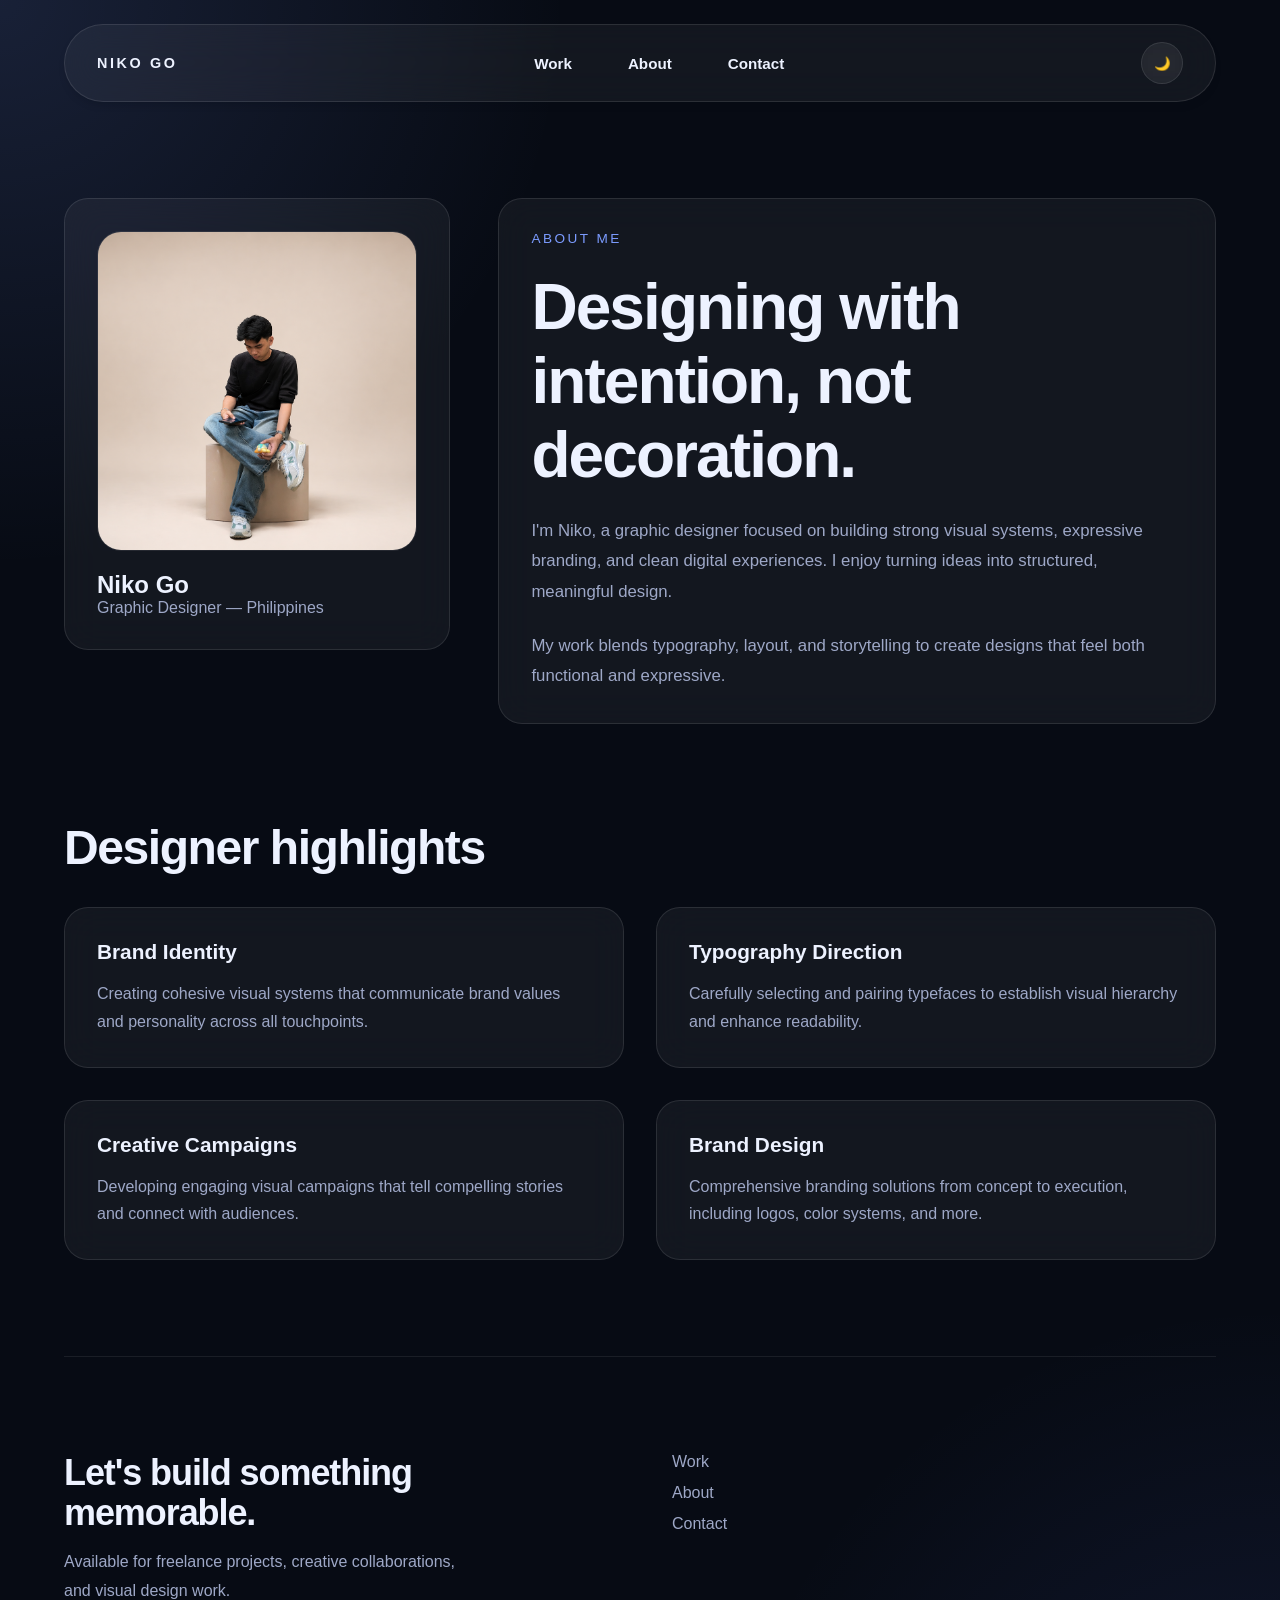
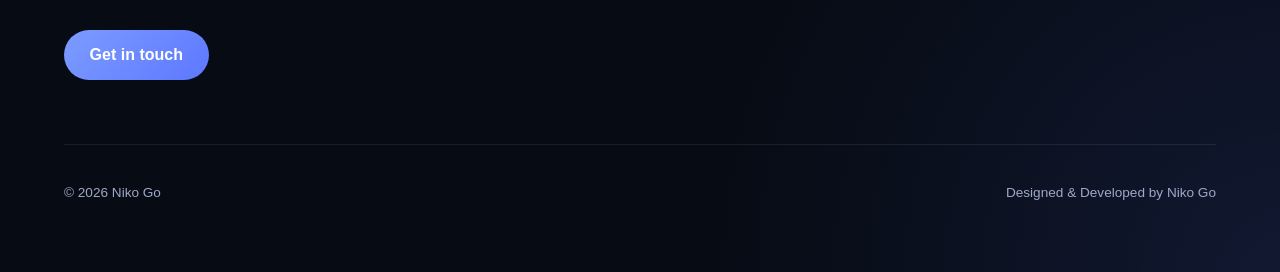
==== about.html @ 489a45a1 "separate pages" ====
<!DOCTYPE html>
<html lang="en" data-theme="dark">

<head>
  <meta charset="UTF-8" />
  <meta name="viewport" content="width=device-width, initial-scale=1.0" />

  <title>About - Niko Go — Graphic Design Portfolio</title>

  <link rel="preconnect" href="https://fonts.googleapis.com">
  <link rel="preconnect" href="https://fonts.gstatic.com" crossorigin>

  <link href="https://fonts.googleapis.com/css2?family=Inter:wght@400;500;600;700;800&display=swap" rel="stylesheet">
  <link rel="stylesheet" href="styles.css" />

</head>

<body class="page-transition-in">

  <main class="page">

    <!-- NAV -->

    <header class="topnav">

      <a href="index.html" class="brand">Niko Go</a>

      <button class="menu-toggle" id="menuToggle">
        ☰
      </button>

      <nav class="menu" id="menu">
        <a href="projects.html">Work</a>
        <a href="about.html" class="active">About</a>
        <a href="#contact">Contact</a>
      </nav>

      <button class="theme-toggle" id="themeToggle">
        🌙
      </button>

    </header>

    <!-- ABOUT SECTION -->

    <section class="about-section">

      <div class="about-grid">

        <aside class="about-panel card">

          <img src="IMGs/BG.png" alt="Niko Go" class="about-img" />

          <div class="about-meta">
            <h3>Niko Go</h3>
            <p>Graphic Designer — Philippines</p>
          </div>

        </aside>

        <div class="about-copy card">

          <span class="eyebrow">About me</span>

          <h2>Designing with intention, not decoration.</h2>

          <p class="lead">
            I'm Niko, a graphic designer focused on building strong visual systems,
            expressive branding, and clean digital experiences.
            I enjoy turning ideas into structured, meaningful design.
          </p>

          <p class="lead">
            My work blends typography, layout, and storytelling to create designs
            that feel both functional and expressive.
          </p>

        </div>

      </div>

      <section class="studio-section">

        <h2>Designer highlights</h2>

        <div class="studio-grid">

          <div class="studio-card">
            <h3>Brand Identity</h3>
            <p>Creating cohesive visual systems that communicate brand values and personality across all touchpoints.</p>
          </div>

          <div class="studio-card">
            <h3>Typography Direction</h3>
            <p>Carefully selecting and pairing typefaces to establish visual hierarchy and enhance readability.</p>
          </div>

          <div class="studio-card">
            <h3>Creative Campaigns</h3>
            <p>Developing engaging visual campaigns that tell compelling stories and connect with audiences.</p>
          </div>

          <div class="studio-card">
            <h3>Brand Design</h3>
            <p>Comprehensive branding solutions from concept to execution, including logos, color systems, and more.</p>
          </div>

        </div>

      </section>

    </section>

    <!-- FOOTER -->

    <footer id="contact">

      <div class="footer-content">

        <section class="footer-section">

          <h3>
            Let's build something memorable.
          </h3>

          <p>
            Available for freelance projects,
            creative collaborations, and visual design work.
          </p>

          <a href="mailto:designernikogo@gmail.com" class="btn primary">
            Get in touch
          </a>

        </section>

        <section class="footer-section">

          <ul class="footer-links">
            <li><a href="projects.html">Work</a></li>
            <li><a href="about.html">About</a></li>
            <li><a href="#contact">Contact</a></li>
          </ul>

        </section>

      </div>

      <div class="footer-bottom">
        <p>© 2026 Niko Go</p>
        <p>Designed & Developed by Niko Go</p>
      </div>

    </footer>

  </main>

  <script src="script.js"></script>

</body>

</html>
---- styles.css ----
:root {
    --bg: #070b14;

    --surface: rgba(255, 255, 255, 0.04);

    --card-bg: rgba(255, 255, 255, 0.05);
    --card-border: rgba(255, 255, 255, 0.1);
    --card-blur: blur(18px);

    --border: rgba(255, 255, 255, 0.08);

    --text: #edf2ff;
    --muted: #9ea8c7;

    --accent: #7c9cff;
    --accent-2: #5d78ff;

    --container: 1200px;
}

/* =========================
   LIGHT THEME
========================= */

[data-theme="light"] {
    --bg: linear-gradient(135deg, #e9e9e9, #eeeeee);

    --surface: rgba(0, 0, 0, 0.03);

    --card-bg: rgba(216, 216, 196, 0.36);
    --card-border: rgba(0, 0, 0, 0.175);
    --card-border-2: rgba(74, 56, 11, 0.489);
    --card-blur: blur(12px);

    --border: rgba(21, 21, 21, 0.08);

    --text: #111827;
    --muted: #787769;

    --accent: #ae9f1e;
    --accent-2: #c7be71;
}

* {
    margin: 0;
    padding: 0;
    box-sizing: border-box;
}

html {
    scroll-behavior: smooth;
}

body {
    font-family: "Helvetica", sans-serif;

    background:
        radial-gradient(circle at top left,
            rgba(124, 156, 255, 0.15),
            transparent 25%),
        radial-gradient(circle at bottom right,
            rgba(93, 120, 255, 0.12),
            transparent 25%),
        var(--bg);

    color: var(--text);

    min-height: 100vh;
    overflow-x: hidden;

    transition:
        background 0.4s ease,
        color 0.4s ease;
}

/* LIGHT MODE BACKGROUND */

[data-theme="light"] body {
    background:
        radial-gradient(circle at top left,
            rgba(249, 220, 105, 0.185),
            transparent 25%),
        radial-gradient(circle at bottom right,
            rgba(252, 213, 22, 0.137),
            transparent 25%),
        var(--bg);
}

a {
    text-decoration: none;
    color: inherit;
}

.page {
    width: min(var(--container), 100%);
    margin: 0 auto;

    padding: 1.5rem;

    display: grid;
    grid-template-columns: 1fr;
    gap: 6rem;
}

#home {
    scroll-margin-top: 30vh;
}

/* =========================
   NAVBAR
========================= */

.topnav {
    display: flex;
    justify-content: space-between;
    align-items: center;
    gap: 1rem;

    position: sticky;
    top: 1rem;
    z-index: 100;

    padding: 1rem 2rem;

    background: var(--card-bg);
    border: 1px solid var(--card-border);
    backdrop-filter: var(--card-blur);

    border-radius: 999px;

    transition: 0.4s ease;

    box-shadow: #070b145a 0px 5px 10px -5px;
}

.brand {
    font-size: 0.9rem;
    font-weight: 700;

    letter-spacing: 0.18em;
    text-transform: uppercase;
}

.menu {
    display: flex;
    gap: 1.5rem;
}

.menu a {
    position: relative;

    padding: 0.85rem 1rem;

    border-radius: 999px;

    font-size: 0.95rem;
    font-weight: 600;

    transition: 0.3s ease;
}

.menu a::after {
    content: "";

    position: absolute;

    left: 1rem;
    bottom: 0.45rem;

    width: 0%;
    height: 2px;

    background: var(--accent);

    transition: width 0.3s ease;
}

.menu a:hover::after {
    width: calc(100% - 2rem);
}

.theme-toggle,
.menu-toggle {
    width: 42px;
    height: 42px;

    border-radius: 50%;

    border: 1px solid var(--card-border);

    background: var(--card-bg);

    backdrop-filter: var(--card-blur);

    color: var(--text);

    cursor: pointer;

    display: flex;
    align-items: center;
    justify-content: center;

    transition: 0.3s ease;
}

.theme-toggle:hover,
.menu-toggle:hover {
    transform: scale(1.07) rotate(-25deg);
}


.menu-toggle {
    display: none;
}

/* =========================
   HERO
========================= */

.hero-grid {
    display: grid;
    grid-template-columns: 1.4fr 0.8fr;
    gap: 4rem;

    align-items: center;

    min-height: 82vh;
}

.hero-copy {
    position: relative;

    padding-left: 2rem;

    display: grid;
    gap: 2rem;
}

.hero-copy::before {
    content: "";

    position: absolute;

    left: 0;
    top: 0.5rem;

    width: 2px;
    height: 130px;

    background:
        linear-gradient(to bottom,
            var(--accent),
            transparent);
}

.eyebrow {
    font-size: 0.85rem;

    text-transform: uppercase;
    letter-spacing: 0.18em;

    color: var(--accent);
}

h1 {
    font-size: clamp(4rem, 8vw, 7rem);

    line-height: 0.92;

    letter-spacing: -0.05em;

    font-weight: 800;

    max-width: 10ch;
}

.lead {
    max-width: 42rem;

    color: var(--muted);

    font-size: 1.05rem;
    line-height: 1.8;
}

.actions {
    display: flex;
    gap: 1rem;
    flex-wrap: wrap;
}

.btn {
    padding: 1rem 1.6rem;

    border-radius: 999px;

    font-weight: 600;

    transition: 0.35s ease;
}

.btn.primary {
    background:
        linear-gradient(135deg,
            var(--accent),
            var(--accent-2));

    color: white;
}

.btn.secondary {
    background: var(--card-bg);

    border: 1px solid var(--card-border);

    backdrop-filter: var(--card-blur);
}

.btn:hover {
    transform: translateY(-3px) scale(1.05);
}

/* =========================
   STATS
========================= */

.stats {
    display: grid;
    grid-template-columns: repeat(3, 1fr);
    gap: 1rem;
}

.stat {
    background: var(--card-bg);

    border: 1px solid var(--card-border);

    backdrop-filter: var(--card-blur);

    padding: 1.4rem;

    border-radius: 24px;

    opacity: 0;
    transform: translateY(30px);

    transition:
        opacity 0.7s ease,
        transform 0.7s ease;
}

.stat.show {
    opacity: 1;
    transform: translateY(0);
}

.stat strong {
    display: block;

    font-size: 1.6rem;

    margin-bottom: 0.4rem;
}

/* =========================
   HERO PANEL
========================= */

.hero-panel {
    background: var(--card-bg);

    border: 1px solid var(--card-border);

    backdrop-filter: var(--card-blur);

    border-radius: 32px;

    padding: 2rem;

    display: grid;
    gap: 2rem;

    opacity: 0;
    transform: translateY(30px) rotate(5deg);

    transition:
        opacity 0.7s ease,
        transform 0.7s ease;
}

.hero-panel.show {
    opacity: 1;
    transform: translateY(0) rotate(0deg);
}

.skill-list {
    list-style: none;
    gap: 1rem;
}

.skill-list li {
    padding-bottom: 1rem;

    border-bottom: 1px solid var(--border);
}

.panel-footer {
    display: flex;
    flex-wrap: wrap;
    gap: 1rem;
}

.tag {
    padding: 0.6rem 0.9rem;

    border-radius: 999px;

    background: var(--accent);

    color: var(--text);

    font-size: 0.85rem;
}

/* =========================
   QUOTE
========================= */

.quote-block {
    padding: 2rem 0;
    opacity: 0;
    transform: translateY(30px) rotate(5deg);
    text-align: center;

    transition:
        opacity 0.7s ease,
        transform 0.7s ease;

}

.quote-block.show {
    opacity: 1;
    transform: translateY(0) rotate(0deg);
}

.quote-block p {
    max-width: 18ch;

    margin: 0 auto;

    font-size: clamp(1.8rem, 4vw, 3rem);

    line-height: 1.15;

    color: rgba(255, 255, 255, 0.75);
}

[data-theme="light"] .quote-block p {
    color: rgba(17, 24, 39, 0.7);
}

/* =========================
   ABOUT SECTION
========================= */

.about-grid {
    display: grid;
    grid-template-columns: 0.7fr 1.3fr;
    gap: 3rem;
    align-items: start;
}

#about {
    scroll-margin-top: 30vh;
}

.about-img {
    width: 100%;
    height: 320px;

    object-fit: cover;

    border-radius: 24px;

    border: 1px solid var(--border);
}

.about-copy {
    display: flex;
    flex-direction: column;
    gap: 1.5rem;
}

.about-copy h2 {
    font-size: clamp(2rem, 6vw, 4rem);
    letter-spacing: -0.03em;
}

.about-meta {
    margin-top: 1rem;
}

.about-meta h3 {
    margin: 0;
    font-size: 1.5rem;
}

.about-meta p {
    color: var(--muted);
}

/* =========================
   PROJECTS
========================= */

.projects {
    display: grid;
    gap: 2rem;
}

#projects {
    scroll-margin-top: 30vh;
}

.section-heading {
    display: flex;
    justify-content: space-between;
    align-items: end;
    gap: 1rem;
}

.section-heading h2 {
    font-size: clamp(2rem, 4vw, 3rem);

    letter-spacing: -0.03em;
}

.section-heading span {
    color: var(--muted);
}

.project-list {
    display: grid;
    grid-template-columns: repeat(3, 1fr);
    gap: 1.5rem;
}

.project-card {
    background: var(--card-bg);

    border: 1px solid var(--card-border);

    backdrop-filter: var(--card-blur);

    border-radius: 28px;

    min-height: 320px;
    padding: 2rem;

    display: flex;
    flex-direction: column;
    justify-content: space-between;

    transition:
        transform 0.4s ease,
        border-color 0.4s ease;

    opacity: 0;
    transform: translateY(30px);

    cursor: pointer;
}

.project-card.show {
    opacity: 1;
    transform: translateY(0);
}

.project-card:hover {
    transform: translateY(-8px);
    box-shadow: #070b145a 0px 20px 40px -10px;
    border-color: var(--card-border-2);
}

.project-number {
    font-size: 0.8rem;

    letter-spacing: 0.2em;

    color: var(--accent);
}

.project-card h3 {
    font-size: 1.5rem;

    margin: 1rem 0;
}

.project-card p {
    color: var(--muted);

    line-height: 1.7;
}

.project-tags {
    display: flex;
    flex-wrap: wrap;
    gap: 0.75rem;

    margin-top: 2rem;
}

.project-tags span {
    padding: 0.5rem 0.8rem;

    border-radius: 999px;

    background: rgba(124, 156, 255, 0.1);

    color: var(--accent);

    font-size: 0.8rem;
}

/* =========================
   FOOTER
========================= */

footer {
    border-top: 1px solid var(--border);

    padding: 6rem 0 3rem;

    display: grid;
    gap: 4rem;
}

/* =========================
   MAIN FOOTER GRID
========================= */

.footer-content {
    display: flex;
    justify-content: space-between;
    align-items: flex-start;

    gap: 4rem;

    flex-wrap: wrap;
}

/* =========================
   FOOTER SECTIONS
========================= */

.footer-section {
    flex: 1;
    min-width: 260px;

    display: grid;
    gap: 1rem;
}

.footer-section h3 {
    font-size: 2.25rem;
    line-height: 1.1;
    letter-spacing: -0.03em;

    margin: 0;
}

.footer-section h4 {
    font-size: 0.85rem;
    letter-spacing: 0.18em;
    text-transform: uppercase;

    color: var(--muted);
}

/* Paragraph styling */

.footer-section p {
    color: var(--muted);

    line-height: 1.8;
    font-size: 1rem;

    max-width: 45ch;
}

/* =========================
   FOOTER LINKS
========================= */

.footer-links {
    display: grid;
    gap: 0.8rem;
    justify-content: flex-start;
    list-style: none;
    padding: 0;
}

.footer-links a {
    color: var(--muted);

    position: relative;

    transition: color 0.3s ease;
}

.footer-links a::after {
    content: "";
    position: absolute;

    left: 0;
    bottom: -4px;

    width: 0%;
    height: 1px;

    background: var(--accent);

    transition: width 0.3s ease;
}

.footer-links a:hover {
    color: var(--text);
}

.footer-links a:hover::after {
    width: 100%;
}

/* =========================
   CTA BUTTON AREA (if present)
========================= */

.footer-section .btn {
    width: fit-content;
    margin-top: 0.5rem;
}

/* =========================
   BOTTOM FOOTER
========================= */

.footer-bottom {
    display: flex;
    justify-content: space-between;
    align-items: center;

    flex-wrap: wrap;
    gap: 2rem;

    padding-top: 2.5rem;

    border-top: 1px solid var(--border);

    color: var(--muted);

    font-size: 0.85rem;
}

/* =========================
   MODAL
========================= */

.modal {
    position: fixed;
    inset: 0;

    background: rgba(0, 0, 0, 0.855);

    display: none;
    align-items: center;
    justify-content: center;

    padding: 2rem;

    z-index: 999;
}

.modal.show {
    display: flex;
}

.modal-content {
    background: var(--card-bg);

    border: 1px solid var(--card-border);

    backdrop-filter: var(--card-blur);

    padding: 2rem;

    border-radius: 24px;

    max-width: 600px;
    width: 100%;
}

.close {
    background: none;
    border: none;

    color: var(--text);

    font-size: 1.5rem;

    cursor: pointer;

    float: right;
}

/* =========================
   MODAL HEADER
========================= */

.modal-header {
    margin-bottom: 2rem;
    color: white;
}

.modal-header h2 {
    margin: 0 0 0.5rem;
}

.modal-header p {
    color: white;
    line-height: 1.6;
}

/* =========================
   IMAGE GRID INSIDE MODAL
========================= */

.modal-grid {
    display: grid;
    grid-template-columns: repeat(2, 1fr);
    gap: 1rem;
}

.modal-item {
    border-radius: 16px;
    overflow: hidden;

    border: 1px solid var(--border);

    transition: transform 0.3s ease;
}

.modal-item img {
    width: 100%;
    height: 220px;

    object-fit: cover;

    display: block;
}

.modal-item:hover {
    transform: scale(1.02);
}

/* =========================
   LIGHTBOX
========================= */

.lightbox {
    position: fixed;
    inset: 0;

    background: rgba(0, 0, 0, 0.85);

    display: none;
    align-items: center;
    justify-content: center;

    z-index: 9999;

    padding: 2rem;
}

.lightbox.show {
    display: flex;
}

.lightbox img {
    max-width: 90%;
    max-height: 90%;

    border-radius: 12px;

    box-shadow: 0 20px 60px rgba(0, 0, 0, 0.6);
}

.lightbox-close {
    position: absolute;

    top: 20px;
    right: 30px;

    font-size: 2rem;

    color: white;

    cursor: pointer;

    user-select: none;
}

/* =========================
   PAGE TRANSITIONS
========================= */

@keyframes fadeIn {
    from {
        opacity: 0;
        transform: translateY(20px);
    }
    to {
        opacity: 1;
        transform: translateY(0);
    }
}

@keyframes fadeOut {
    from {
        opacity: 1;
        transform: translateY(0);
    }
    to {
        opacity: 0;
        transform: translateY(20px);
    }
}

body.page-transition-in {
    animation: fadeIn 0.5s ease-out;
}

body.page-transition-out {
    animation: fadeOut 0.5s ease-in forwards;
}

/* =========================
   ABOUT SECTION PAGE
========================= */

.about-section {
    display: grid;
    gap: 6rem;
}

.studio-section {
    display: grid;
    gap: 2rem;
}

.studio-section h2 {
    font-size: clamp(2rem, 4vw, 3rem);
    letter-spacing: -0.03em;
}

.studio-grid {
    display: grid;
    grid-template-columns: repeat(2, 1fr);
    gap: 2rem;
}

.studio-card {
    background: var(--card-bg);
    border: 1px solid var(--card-border);
    backdrop-filter: var(--card-blur);
    border-radius: 24px;
    padding: 2rem;
    display: grid;
    gap: 1rem;
}

.studio-card h3 {
    font-size: 1.3rem;
    margin: 0;
}

.studio-card p {
    color: var(--muted);
    line-height: 1.7;
    margin: 0;
}

/* =========================
   PROJECTS FULL PAGE
========================= */

.projects-hero {
    margin: 4rem 0 3rem;
}

.projects-hero h1 {
    font-size: clamp(3rem, 6vw, 4.5rem);
    letter-spacing: -0.05em;
    font-weight: 800;
    margin-bottom: 1rem;
}

.projects-full {
    display: grid;
    gap: 3rem;
}

.projects-grid {
    display: grid;
    grid-template-columns: 1fr;
    gap: 4rem;
}

.project-detail-card {
    display: grid;
    grid-template-columns: 1.2fr 1fr;
    gap: 3rem;
    align-items: start;

    background: var(--card-bg);
    border: 1px solid var(--card-border);
    backdrop-filter: var(--card-blur);
    border-radius: 24px;
    overflow: hidden;

    transition:
        transform 0.4s ease,
        border-color 0.4s ease;

    animation: fadeIn 0.6s ease-out;
}

.project-detail-card:hover {
    transform: translateY(-4px);
    border-color: var(--card-border-2);
}

.project-detail-image {
    overflow: hidden;
    border-radius: 24px;
    height: 100%;
}

.project-detail-image img {
    width: 100%;
    height: 100%;
    object-fit: cover;
    transition: transform 0.4s ease;
}

.project-detail-card:hover .project-detail-image img {
    transform: scale(1.05);
}

.project-detail-content {
    padding: 2rem;
    display: grid;
    gap: 1.5rem;
}

.project-detail-content h2 {
    font-size: 2rem;
    margin: 0;
    letter-spacing: -0.02em;
}

.project-detail-content .project-number {
    font-size: 0.8rem;
    letter-spacing: 0.2em;
    color: var(--accent);
    text-transform: uppercase;
}

.project-detail-content .project-tags {
    display: flex;
    flex-wrap: wrap;
    gap: 0.75rem;
}

.project-detail-content .project-tags span {
    padding: 0.5rem 0.8rem;
    border-radius: 999px;
    background: rgba(124, 156, 255, 0.1);
    color: var(--accent);
    font-size: 0.8rem;
}

.view-gallery {
    width: fit-content;
}

/* =========================
   CARD STYLE
========================= */

.card {
    background: var(--card-bg);
    border: 1px solid var(--card-border);
    backdrop-filter: var(--card-blur);
    border-radius: 24px;
    padding: 2rem;
}

/* =========================
   RESPONSIVE
========================= */

@media (max-width: 900px) {

    .hero-grid {
        grid-template-columns: 1fr;

        gap: 3rem;

        min-height: auto;
    }

    .project-list {
        grid-template-columns: repeat(2, 1fr);
    }

    .project-detail-card {
        grid-template-columns: 1fr;
    }

    .project-detail-image {
        height: 300px;
    }

    .studio-grid {
        grid-template-columns: 1fr;
    }
}

@media (max-width: 768px) {

    .about-grid {
        display: flex;
        flex-direction: column;
        gap: 3rem;
        align-items: start;
    }

    .hero-copy::before {
        display: none;
    }

    .hero-copy {
        padding-left: 0;
    }

    .menu-toggle {
        display: flex;
    }

    .menu {
        display: none;

        width: 100%;

        flex-direction: column;

        padding-top: 1rem;
    }

    .menu.open {
        display: flex;
    }

    .menu a {
        width: 100%;
    }

    h1 {
        font-size: clamp(3rem, 12vw, 5rem);
    }

    .stats {
        grid-template-columns: 1fr;
    }

    .project-list {
        grid-template-columns: 1fr;
    }

    .actions {
        flex-direction: column;
    }

    .section-heading {
        flex-direction: column;
        align-items: flex-start;
    }

    .footer-content,
    .footer-bottom {
        flex-direction: column;
    }

    .topnav {
        border-radius: 28px;
        flex-wrap: wrap;
    }
}
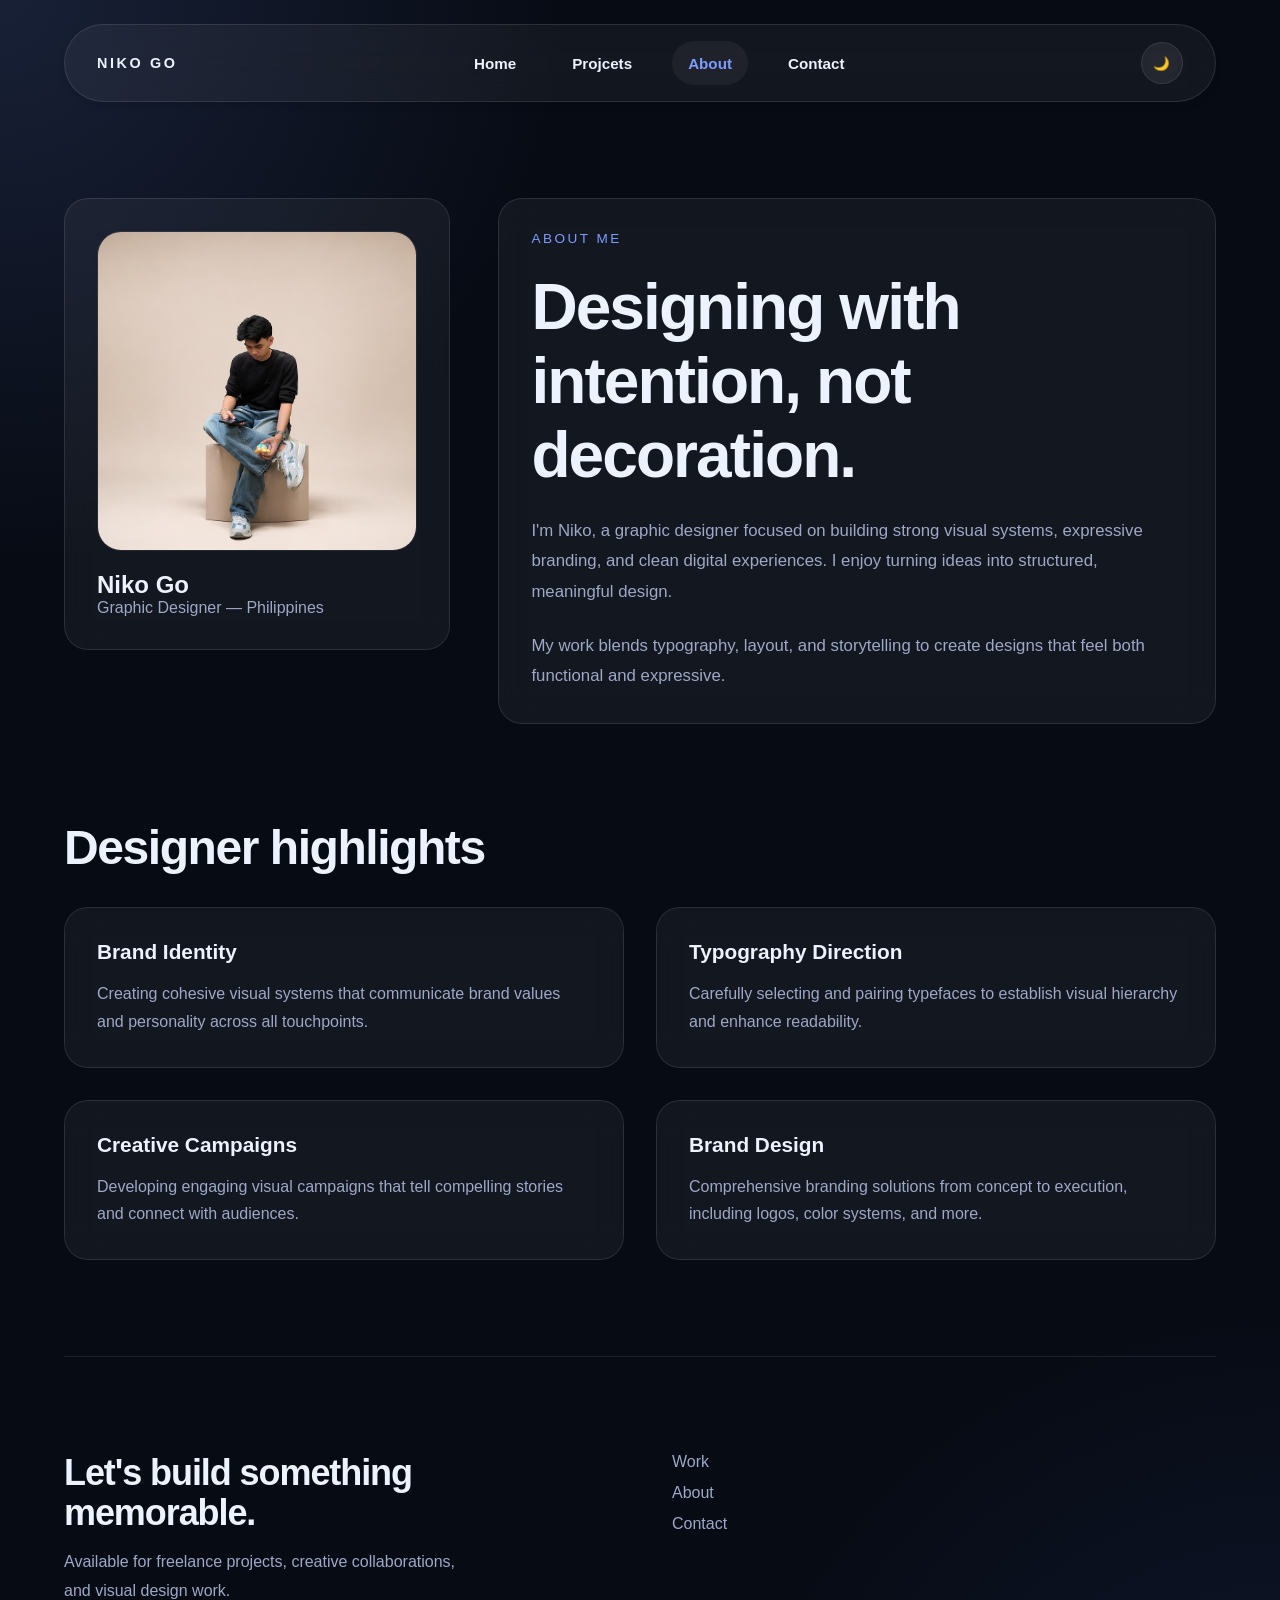
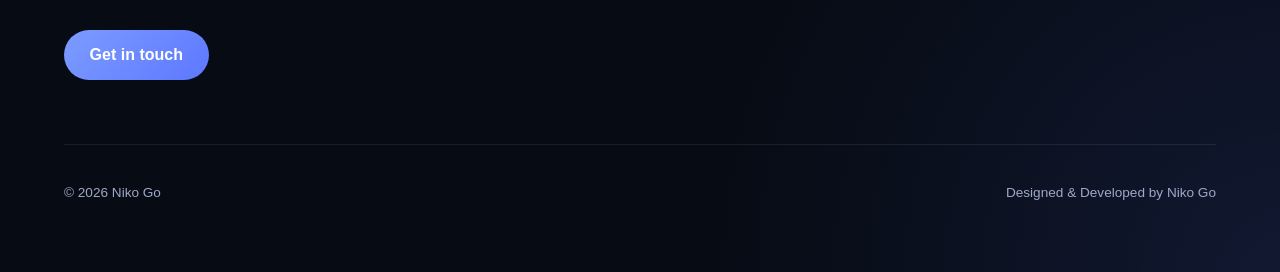
==== commit 739d15be: "modal grid fix and menus' .active" ====
--- a/about.html
+++ b/about.html
@@ -30,7 +30,8 @@
       </button>
 
       <nav class="menu" id="menu">
-        <a href="projects.html">Work</a>
+        <a href="index.html">Home</a>
+        <a href="projects.html">Projcets</a>
         <a href="about.html" class="active">About</a>
         <a href="#contact">Contact</a>
       </nav>
--- a/styles.css
+++ b/styles.css
@@ -179,6 +179,11 @@
     width: calc(100% - 2rem);
 }
 
+.menu a.active{
+    background: var(--card-bg);
+    color: var(--accent);
+}
+
 .theme-toggle,
 .menu-toggle {
     width: 42px;
@@ -792,10 +797,10 @@
     backdrop-filter: var(--card-blur);
 
     padding: 2rem;
-
+    
+    height: auto;
     border-radius: 24px;
-
-    max-width: 600px;
+    max-width: 90%;
     width: 100%;
 }
 
@@ -822,12 +827,14 @@
 }
 
 .modal-header h2 {
+    font-size: 3rem;
     margin: 0 0 0.5rem;
 }
 
 .modal-header p {
     color: white;
     line-height: 1.6;
+    width: 80%;
 }
 
 /* =========================
@@ -836,7 +843,7 @@
 
 .modal-grid {
     display: grid;
-    grid-template-columns: repeat(2, 1fr);
+    grid-template-columns: repeat(4, auto);
     gap: 1rem;
 }
 
@@ -847,6 +854,8 @@
     border: 1px solid var(--border);
 
     transition: transform 0.3s ease;
+
+    cursor: pointer;
 }
 
 .modal-item img {
@@ -998,12 +1007,19 @@
 }
 
 .projects-hero h1 {
-    font-size: clamp(3rem, 6vw, 4.5rem);
+    font-size: clamp(6rem, 6vw, 4.5rem);
     letter-spacing: -0.05em;
     font-weight: 800;
     margin-bottom: 1rem;
 }
 
+.projects-hero p {
+    color: var(--muted);
+    font-size: 1.1rem;
+    line-height: 1.8;
+    max-width: 45ch;
+}
+
 .projects-full {
     display: grid;
     gap: 3rem;
@@ -1017,7 +1033,7 @@
 
 .project-detail-card {
     display: grid;
-    grid-template-columns: 1.2fr 1fr;
+    grid-template-columns: 1fr 1fr;
     gap: 3rem;
     align-items: start;
 
